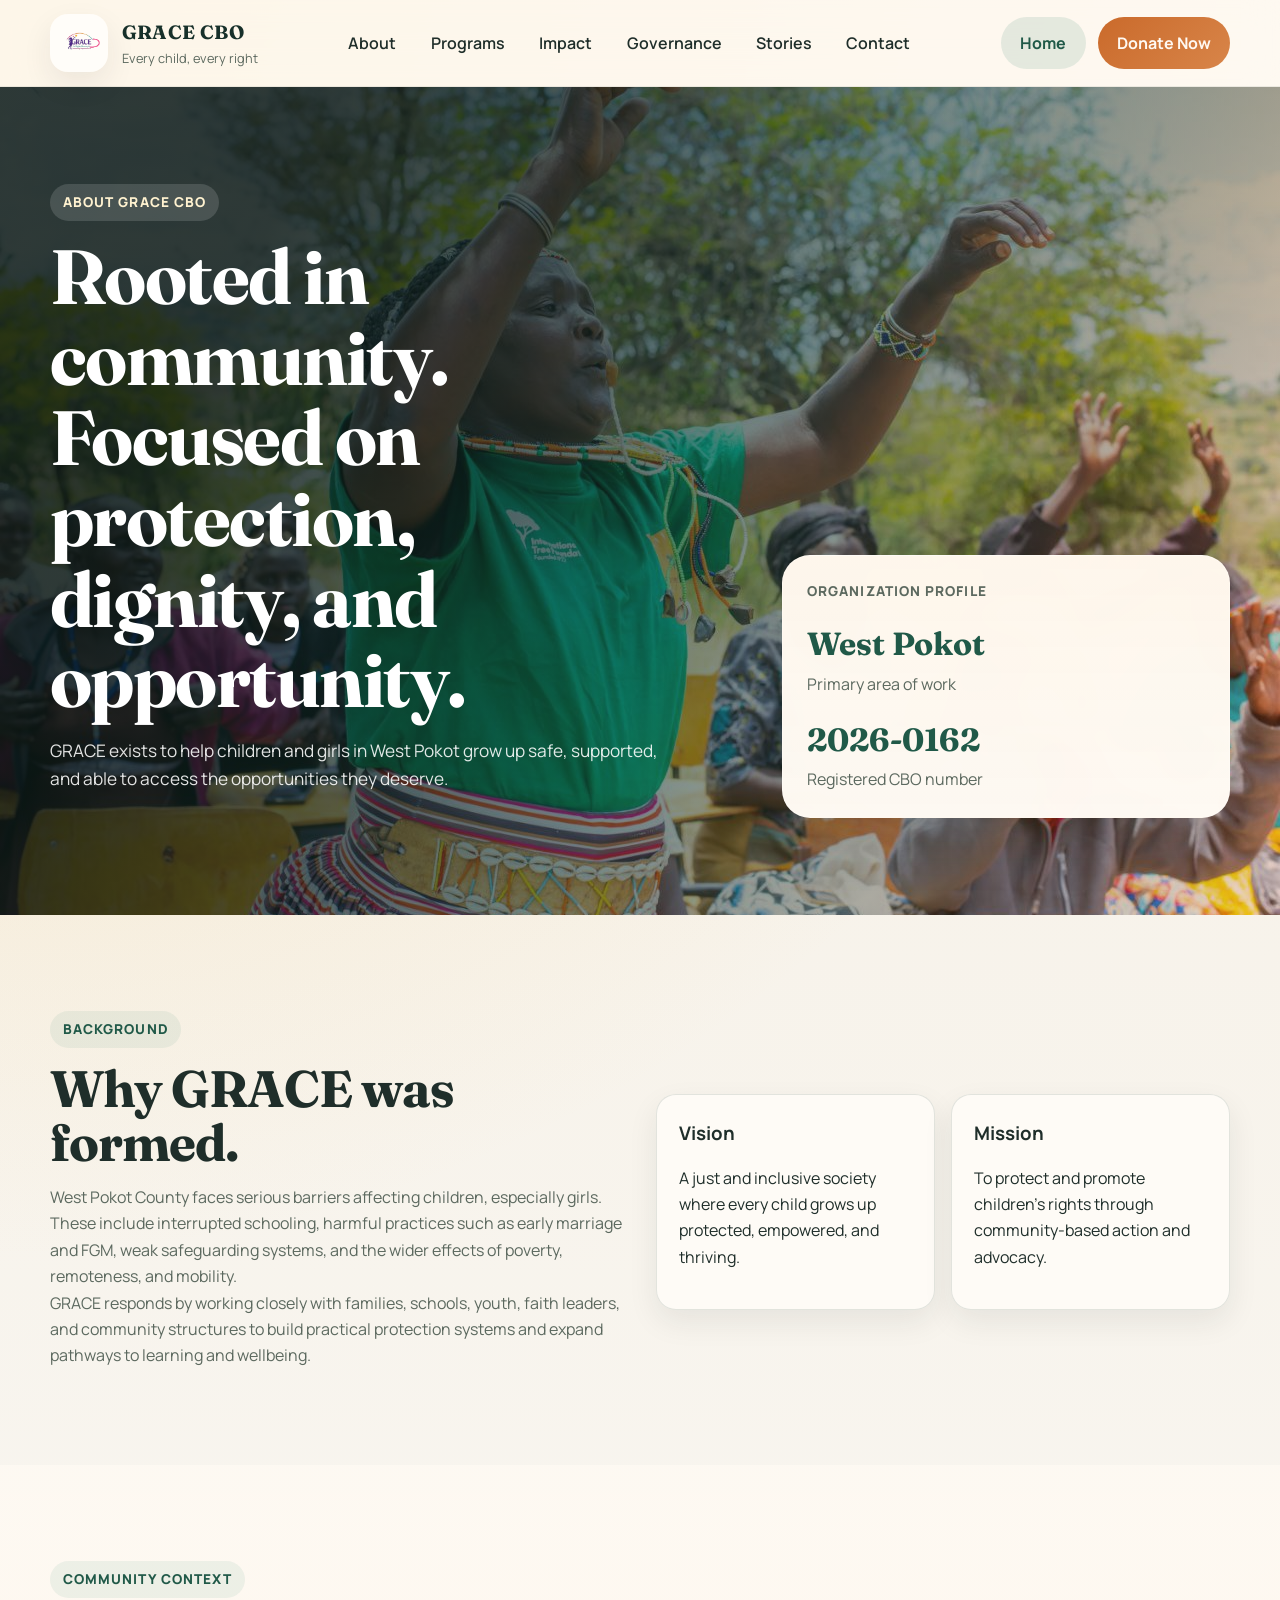
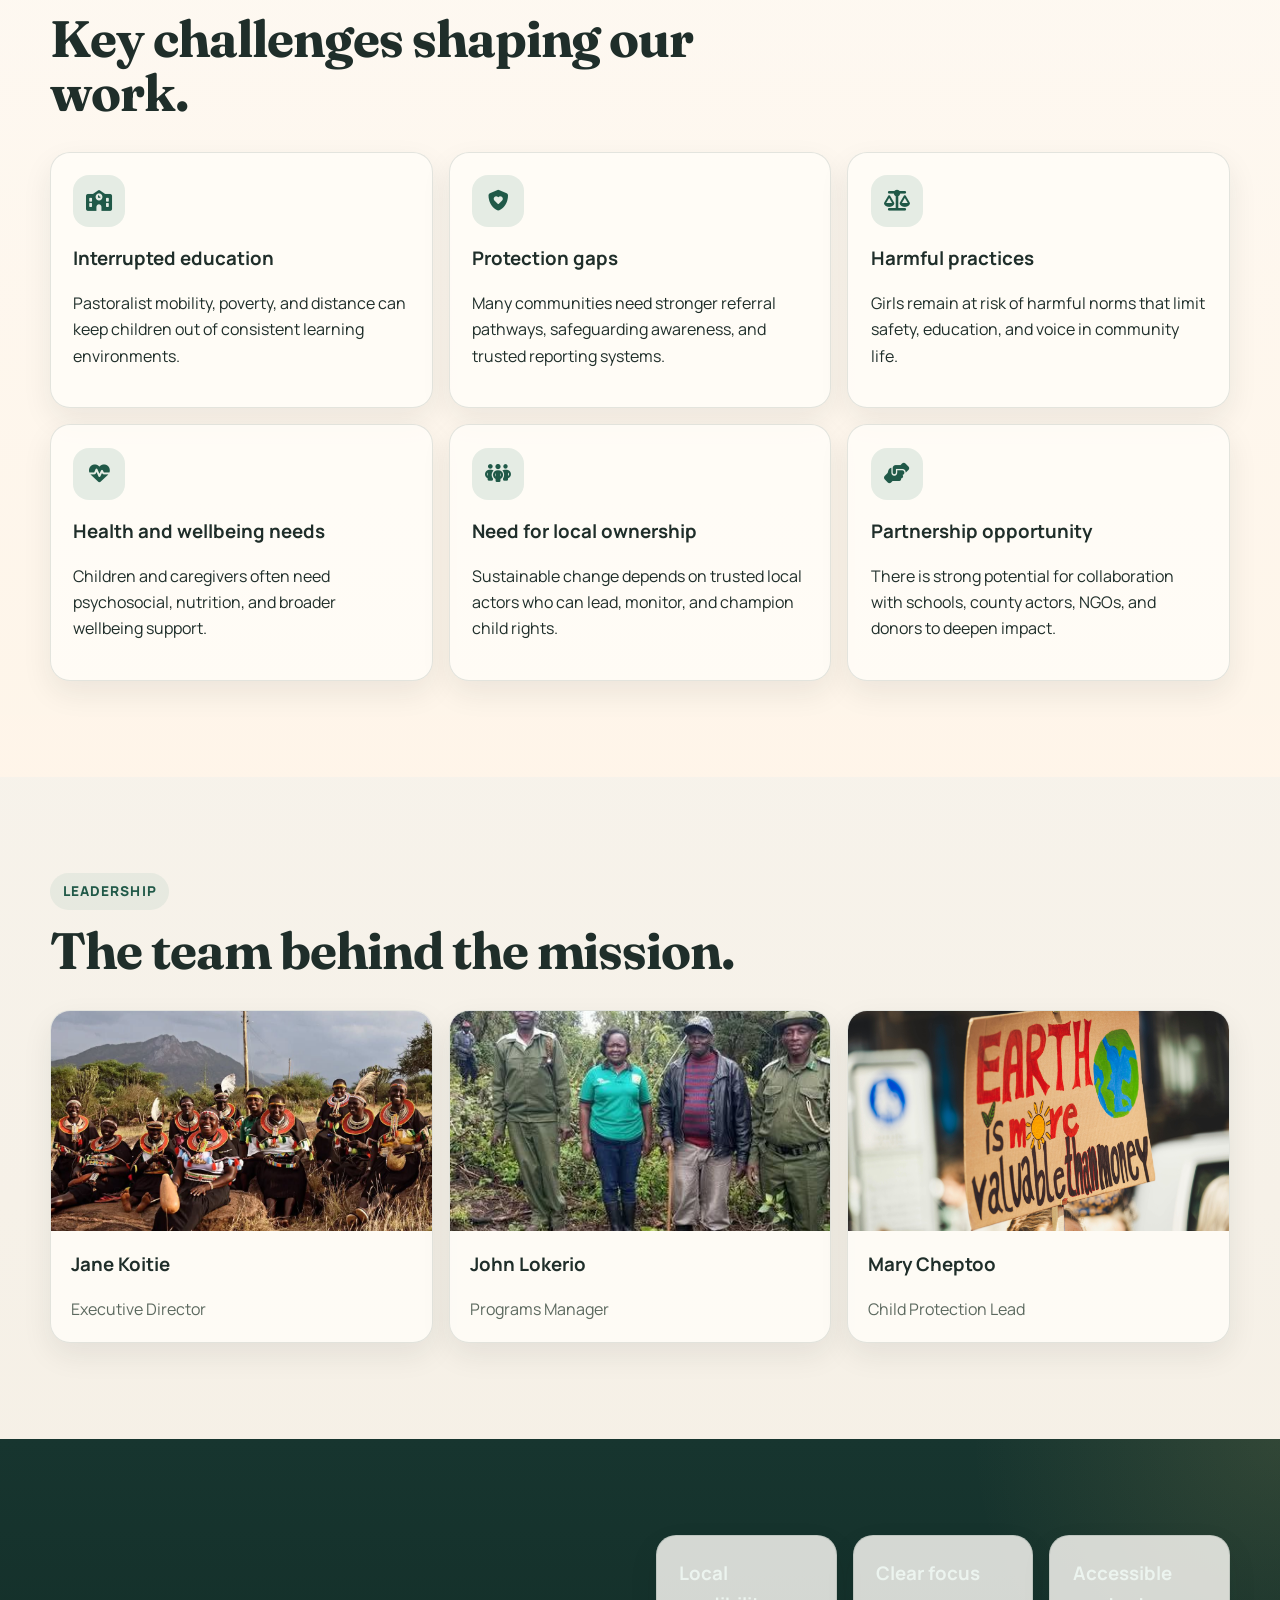
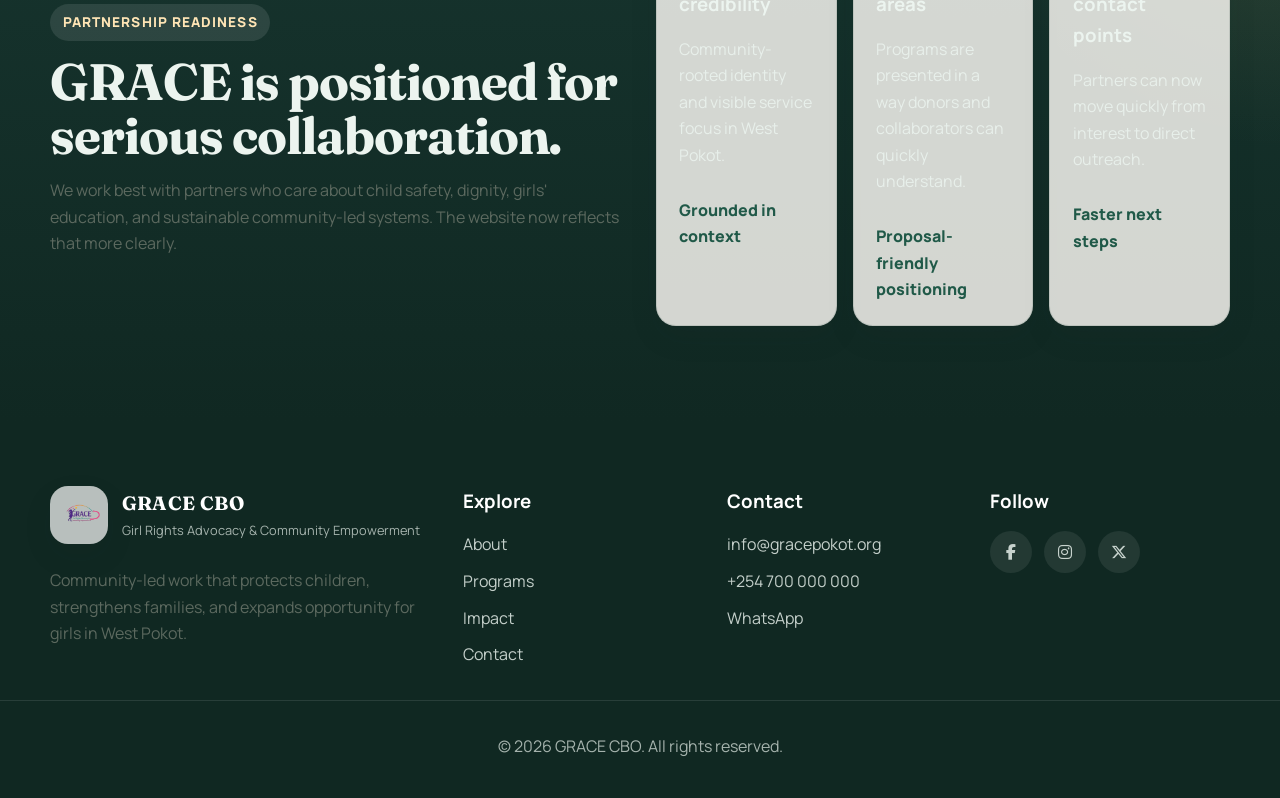
==== about.html @ b9c4f708 "Redesign GRACE CBO website" ====
<!DOCTYPE html>
<html lang="en">
  <head>
    <meta charset="UTF-8" />
    <meta name="viewport" content="width=device-width, initial-scale=1.0" />
    <meta
      name="description"
      content="About GRACE CBO in West Pokot, Kenya: our background, mission, challenges, leadership, and community-centered approach."
    />
    <meta property="og:title" content="About GRACE CBO" />
    <meta property="og:description" content="Learn about the mission, context, and leadership of GRACE CBO." />
    <meta property="og:image" content="LOGO/photo_2026-03-21_23-45-10-removebg-preview.png" />
    <title>About GRACE CBO</title>
    <link rel="preconnect" href="https://fonts.googleapis.com" />
    <link rel="preconnect" href="https://fonts.gstatic.com" crossorigin />
    <link
      href="https://fonts.googleapis.com/css2?family=Fraunces:wght@600;700&family=Manrope:wght@400;500;600;700;800&display=swap"
      rel="stylesheet"
    />
    <link
      rel="stylesheet"
      href="https://cdnjs.cloudflare.com/ajax/libs/font-awesome/6.5.1/css/all.min.css"
      integrity="sha512-DTOQO9RWCH3ppGqcWaEA1BIZOC6xxalwEsw9c2QQeAIftl+Vegovlnee1c9QX4TctnWMn13TZye+giMm8e2LwA=="
      crossorigin="anonymous"
      referrerpolicy="no-referrer"
    />
    <link rel="stylesheet" href="styles.css" />
  </head>
  <body>
    <header class="site-header" id="home">
      <div class="container header-inner">
        <a href="index.html#home" class="logo" aria-label="GRACE CBO Home">
          <img src="LOGO/photo_2026-03-21_23-45-10-removebg-preview.png" alt="GRACE CBO logo" class="logo-image" />
          <div class="logo-lockup">
            <span class="logo-text">GRACE CBO</span>
            <span class="logo-subtext">Every child, every right</span>
          </div>
        </a>

        <button
          class="menu-toggle"
          id="menu-toggle"
          aria-expanded="false"
          aria-controls="site-navigation"
          aria-label="Toggle navigation"
        >
          <span></span>
          <span></span>
          <span></span>
        </button>

        <nav class="main-nav" id="site-navigation" aria-label="Main navigation">
          <ul>
            <li><a href="index.html#about">About</a></li>
            <li><a href="index.html#programs">Programs</a></li>
            <li><a href="index.html#impact">Impact</a></li>
            <li><a href="index.html#governance">Governance</a></li>
            <li><a href="index.html#stories">Stories</a></li>
            <li><a href="index.html#contact">Contact</a></li>
          </ul>
        </nav>

        <div class="header-actions">
          <a href="index.html" class="btn btn-secondary">Home</a>
          <a href="index.html#donate" class="btn btn-primary">Donate Now</a>
        </div>
      </div>
    </header>

    <main>
      <section class="hero">
        <img class="hero-image" src="img/photo_78_2026-03-03_11-10-37.jpg" alt="GRACE CBO team and community" />
        <div class="hero-overlay"></div>
        <div class="container hero-layout">
          <div class="hero-copy" data-reveal>
            <span class="eyebrow">About GRACE CBO</span>
            <h1>Rooted in community. Focused on protection, dignity, and opportunity.</h1>
            <p>
              GRACE exists to help children and girls in West Pokot grow up safe, supported, and able to
              access the opportunities they deserve.
            </p>
          </div>
          <aside class="hero-panel" data-reveal>
            <div class="panel-card panel-card-accent">
              <p class="panel-label">Organization Profile</p>
              <div class="hero-stats">
                <div>
                  <strong>West Pokot</strong>
                  <span>Primary area of work</span>
                </div>
                <div>
                  <strong>2026-0162</strong>
                  <span>Registered CBO number</span>
                </div>
              </div>
            </div>
          </aside>
        </div>
      </section>

      <section class="section">
        <div class="container split-section">
          <div class="section-copy" data-reveal>
            <span class="eyebrow">Background</span>
            <h2>Why GRACE was formed.</h2>
            <p>
              West Pokot County faces serious barriers affecting children, especially girls. These include
              interrupted schooling, harmful practices such as early marriage and FGM, weak safeguarding systems,
              and the wider effects of poverty, remoteness, and mobility.
            </p>
            <p>
              GRACE responds by working closely with families, schools, youth, faith leaders, and community
              structures to build practical protection systems and expand pathways to learning and wellbeing.
            </p>
          </div>
          <div class="mini-grid" data-reveal>
            <div class="mini-card">
              <h3>Vision</h3>
              <p>A just and inclusive society where every child grows up protected, empowered, and thriving.</p>
            </div>
            <div class="mini-card">
              <h3>Mission</h3>
              <p>To protect and promote children's rights through community-based action and advocacy.</p>
            </div>
          </div>
        </div>
      </section>

      <section class="section section-tinted">
        <div class="container">
          <div class="section-heading" data-reveal>
            <span class="eyebrow">Community Context</span>
            <h2>Key challenges shaping our work.</h2>
          </div>
          <div class="program-grid">
            <article class="info-card" data-reveal>
              <i class="fas fa-school"></i>
              <h3>Interrupted education</h3>
              <p>Pastoralist mobility, poverty, and distance can keep children out of consistent learning environments.</p>
            </article>
            <article class="info-card" data-reveal>
              <i class="fas fa-shield-heart"></i>
              <h3>Protection gaps</h3>
              <p>Many communities need stronger referral pathways, safeguarding awareness, and trusted reporting systems.</p>
            </article>
            <article class="info-card" data-reveal>
              <i class="fas fa-scale-balanced"></i>
              <h3>Harmful practices</h3>
              <p>Girls remain at risk of harmful norms that limit safety, education, and voice in community life.</p>
            </article>
            <article class="info-card" data-reveal>
              <i class="fas fa-heart-pulse"></i>
              <h3>Health and wellbeing needs</h3>
              <p>Children and caregivers often need psychosocial, nutrition, and broader wellbeing support.</p>
            </article>
            <article class="info-card" data-reveal>
              <i class="fas fa-people-group"></i>
              <h3>Need for local ownership</h3>
              <p>Sustainable change depends on trusted local actors who can lead, monitor, and champion child rights.</p>
            </article>
            <article class="info-card" data-reveal>
              <i class="fas fa-handshake-angle"></i>
              <h3>Partnership opportunity</h3>
              <p>There is strong potential for collaboration with schools, county actors, NGOs, and donors to deepen impact.</p>
            </article>
          </div>
        </div>
      </section>

      <section class="section">
        <div class="container">
          <div class="section-heading" data-reveal>
            <span class="eyebrow">Leadership</span>
            <h2>The team behind the mission.</h2>
          </div>
          <div class="story-grid">
            <article class="story-card" data-reveal>
              <img src="img/photo_2026-02-28_05-47-56.jpg" alt="Jane Koitie" />
              <h3>Jane Koitie</h3>
              <p>Executive Director</p>
            </article>
            <article class="story-card" data-reveal>
              <img src="img/photo_2026-02-28_05-47-57.jpg" alt="John Lokerio" />
              <h3>John Lokerio</h3>
              <p>Programs Manager</p>
            </article>
            <article class="story-card" data-reveal>
              <img src="IMG/pexels-markusspiske-2990617.jpg" alt="Mary Cheptoo" />
              <h3>Mary Cheptoo</h3>
              <p>Child Protection Lead</p>
            </article>
          </div>
        </div>
      </section>

      <section class="section section-deep">
        <div class="container split-section">
          <div class="section-copy" data-reveal>
            <span class="eyebrow">Partnership Readiness</span>
            <h2>GRACE is positioned for serious collaboration.</h2>
            <p>
              We work best with partners who care about child safety, dignity, girls' education, and sustainable
              community-led systems. The website now reflects that more clearly.
            </p>
          </div>
          <div class="governance-grid" data-reveal>
            <article class="governance-card">
              <h3>Local credibility</h3>
              <p>Community-rooted identity and visible service focus in West Pokot.</p>
              <span>Grounded in context</span>
            </article>
            <article class="governance-card">
              <h3>Clear focus areas</h3>
              <p>Programs are presented in a way donors and collaborators can quickly understand.</p>
              <span>Proposal-friendly positioning</span>
            </article>
            <article class="governance-card">
              <h3>Accessible contact points</h3>
              <p>Partners can now move quickly from interest to direct outreach.</p>
              <span>Faster next steps</span>
            </article>
          </div>
        </div>
      </section>
    </main>

    <footer class="site-footer">
      <div class="container footer-main">
        <div class="footer-brand">
          <a href="index.html#home" class="logo footer-logo" aria-label="GRACE CBO Home">
            <img src="LOGO/photo_2026-03-21_23-45-10-removebg-preview.png" alt="GRACE CBO logo" class="logo-image" />
            <div class="logo-lockup">
              <span class="logo-text">GRACE CBO</span>
              <span class="logo-subtext">Girl Rights Advocacy & Community Empowerment</span>
            </div>
          </a>
          <p>Community-led work that protects children, strengthens families, and expands opportunity for girls in West Pokot.</p>
        </div>
        <div class="footer-links">
          <h3>Explore</h3>
          <ul>
            <li><a href="index.html#about">About</a></li>
            <li><a href="index.html#programs">Programs</a></li>
            <li><a href="index.html#impact">Impact</a></li>
            <li><a href="index.html#contact">Contact</a></li>
          </ul>
        </div>
        <div class="footer-links">
          <h3>Contact</h3>
          <ul>
            <li><a href="mailto:info@gracepokot.org">info@gracepokot.org</a></li>
            <li><a href="tel:+254700000000">+254 700 000 000</a></li>
            <li><a href="https://wa.me/+254700000000">WhatsApp</a></li>
          </ul>
        </div>
        <div class="footer-links">
          <h3>Follow</h3>
          <div class="social-row">
            <a href="https://facebook.com/gracepokot" aria-label="Facebook"><i class="fab fa-facebook-f"></i></a>
            <a href="https://instagram.com/gracepokot" aria-label="Instagram"><i class="fab fa-instagram"></i></a>
            <a href="https://twitter.com/gracepokot" aria-label="Twitter"><i class="fab fa-x-twitter"></i></a>
          </div>
        </div>
      </div>
      <div class="footer-bottom">
        <p>&copy; <span id="year"></span> GRACE CBO. All rights reserved.</p>
      </div>
    </footer>

    <a href="#home" class="back-to-top" id="back-to-top" aria-label="Back to top">
      <i class="fas fa-arrow-up"></i>
    </a>

    <script src="script.js" defer></script>
  </body>
</html>
---- styles.css ----
:root {
  --bg: #f5efe5;
  --surface: #fffdf8;
  --surface-strong: #fff7ec;
  --surface-deep: #16352f;
  --card: rgba(255, 253, 248, 0.86);
  --text: #1f2e2a;
  --text-soft: #5c695f;
  --line: rgba(29, 56, 49, 0.12);
  --primary: #ca6a2b;
  --primary-deep: #a8521d;
  --secondary: #2d7b62;
  --secondary-deep: #205948;
  --accent: #f2c66d;
  --ink-light: #ecf4ef;
  --shadow: 0 20px 60px rgba(30, 40, 36, 0.12);
  --shadow-soft: 0 12px 30px rgba(30, 40, 36, 0.08);
  --radius-lg: 28px;
  --radius-md: 20px;
  --radius-sm: 14px;
  --max-width: 1180px;
}

*,
*::before,
*::after {
  box-sizing: border-box;
}

html {
  scroll-behavior: smooth;
}

body {
  margin: 0;
  font-family: "Manrope", sans-serif;
  color: var(--text);
  background:
    radial-gradient(circle at top left, rgba(242, 198, 109, 0.35), transparent 30%),
    linear-gradient(180deg, #f6f0e5 0%, #f8f5ef 40%, #f4ede1 100%);
  line-height: 1.65;
}

img {
  max-width: 100%;
  display: block;
}

a {
  color: inherit;
}

button,
input,
textarea {
  font: inherit;
}

.container {
  width: min(100% - 2rem, var(--max-width));
  margin: 0 auto;
}

.top-strip {
  background: #11312b;
  color: rgba(236, 244, 239, 0.88);
  font-size: 0.93rem;
}

.top-strip-inner {
  display: flex;
  align-items: center;
  justify-content: space-between;
  gap: 1rem;
  padding: 0.8rem 0;
}

.top-strip-inner p {
  margin: 0;
}

.top-strip-links {
  display: flex;
  flex-wrap: wrap;
  gap: 1rem;
}

.top-strip-links a {
  text-decoration: none;
}

.site-header {
  position: sticky;
  top: 0;
  z-index: 20;
  backdrop-filter: blur(16px);
  background: rgba(255, 250, 243, 0.82);
  border-bottom: 1px solid rgba(29, 56, 49, 0.08);
}

.header-inner {
  display: flex;
  align-items: center;
  justify-content: space-between;
  gap: 1rem;
  min-height: 86px;
}

.logo {
  display: inline-flex;
  align-items: center;
  gap: 0.85rem;
  text-decoration: none;
  flex-shrink: 0;
}

.logo-image {
  width: 58px;
  height: 58px;
  object-fit: contain;
  border-radius: 18px;
  background: rgba(255, 255, 255, 0.7);
  padding: 0.35rem;
  box-shadow: var(--shadow-soft);
}

.logo-lockup {
  display: flex;
  flex-direction: column;
}

.logo-text {
  font-family: "Fraunces", serif;
  font-size: 1.2rem;
  font-weight: 700;
  letter-spacing: 0.02em;
  color: #17302a;
}

.logo-subtext {
  font-size: 0.8rem;
  color: var(--text-soft);
}

.main-nav ul {
  display: flex;
  align-items: center;
  gap: 0.35rem;
  list-style: none;
  padding: 0;
  margin: 0;
}

.main-nav a {
  display: inline-flex;
  align-items: center;
  min-height: 42px;
  padding: 0.55rem 0.9rem;
  text-decoration: none;
  color: var(--text);
  font-weight: 600;
  border-radius: 999px;
  transition: background-color 0.2s ease, color 0.2s ease, transform 0.2s ease;
}

.main-nav a:hover,
.main-nav a:focus-visible,
.main-nav a.active {
  background: rgba(45, 123, 98, 0.1);
  color: var(--secondary-deep);
}

.header-actions {
  display: flex;
  align-items: center;
  gap: 0.75rem;
}

.menu-toggle {
  display: none;
  width: 48px;
  height: 48px;
  padding: 0;
  border: 1px solid var(--line);
  border-radius: 14px;
  background: rgba(255, 255, 255, 0.8);
  cursor: pointer;
}

.menu-toggle span {
  display: block;
  width: 20px;
  height: 2px;
  margin: 5px auto;
  background: #17302a;
  border-radius: 999px;
}

.btn {
  display: inline-flex;
  align-items: center;
  justify-content: center;
  min-height: 48px;
  padding: 0.8rem 1.2rem;
  border: 0;
  border-radius: 999px;
  font-weight: 700;
  text-decoration: none;
  cursor: pointer;
  transition: transform 0.2s ease, box-shadow 0.2s ease, background-color 0.2s ease;
}

.btn:hover,
.btn:focus-visible {
  transform: translateY(-2px);
  box-shadow: 0 16px 30px rgba(30, 40, 36, 0.12);
}

.btn-primary {
  background: linear-gradient(135deg, var(--primary), #d88549);
  color: #fff9f2;
}

.btn-primary:hover,
.btn-primary:focus-visible {
  background: linear-gradient(135deg, var(--primary-deep), var(--primary));
}

.btn-secondary {
  background: rgba(45, 123, 98, 0.12);
  color: var(--secondary-deep);
}

.btn-ghost {
  background: rgba(255, 255, 255, 0.14);
  color: #fff;
  border: 1px solid rgba(255, 255, 255, 0.28);
}

.hero {
  position: relative;
  overflow: hidden;
  min-height: 92vh;
  display: flex;
  align-items: center;
}

.hero-image,
.hero-overlay {
  position: absolute;
  inset: 0;
}

.hero-image {
  width: 100%;
  height: 100%;
  object-fit: cover;
}

.hero-overlay {
  background:
    linear-gradient(115deg, rgba(12, 25, 22, 0.86) 20%, rgba(17, 49, 43, 0.58) 55%, rgba(202, 106, 43, 0.28) 100%),
    radial-gradient(circle at right top, rgba(242, 198, 109, 0.25), transparent 28%);
}

.hero-layout {
  position: relative;
  z-index: 1;
  display: grid;
  grid-template-columns: minmax(0, 1.25fr) minmax(300px, 0.8fr);
  gap: 2rem;
  align-items: end;
  padding: 5rem 0;
}

.hero-copy {
  color: #fff;
}

.eyebrow {
  display: inline-flex;
  align-items: center;
  padding: 0.45rem 0.8rem;
  border-radius: 999px;
  background: rgba(255, 255, 255, 0.14);
  color: #fff2d0;
  font-size: 0.85rem;
  font-weight: 800;
  letter-spacing: 0.08em;
  text-transform: uppercase;
}

.section .eyebrow,
.newsletter-panel .eyebrow {
  background: rgba(45, 123, 98, 0.08);
  color: var(--secondary-deep);
}

.hero h1,
.section h2,
.faq-section h2,
.newsletter-panel h2 {
  font-family: "Fraunces", serif;
  line-height: 1.05;
  letter-spacing: -0.02em;
}

.hero h1 {
  max-width: 12ch;
  margin: 1rem 0 1rem;
  font-size: clamp(2.8rem, 6vw, 5.4rem);
}

.hero-copy p {
  max-width: 58ch;
  margin: 0 0 1.5rem;
  font-size: 1.08rem;
  color: rgba(255, 255, 255, 0.88);
}

.hero-actions {
  display: flex;
  flex-wrap: wrap;
  gap: 0.85rem;
  margin-bottom: 1.5rem;
}

.hero-points,
.check-list {
  list-style: none;
  padding: 0;
  margin: 0;
}

.hero-points {
  display: grid;
  gap: 0.7rem;
  color: rgba(255, 255, 255, 0.88);
}

.hero-points li,
.check-list li {
  display: flex;
  align-items: center;
  gap: 0.7rem;
}

.hero-points i,
.check-list li::before {
  color: var(--accent);
}

.check-list li::before {
  content: "\f058";
  font-family: "Font Awesome 6 Free";
  font-weight: 900;
  font-size: 0.95rem;
}

.hero-panel {
  display: grid;
  gap: 1rem;
}

.panel-card {
  background: rgba(255, 250, 243, 0.88);
  backdrop-filter: blur(12px);
  border: 1px solid rgba(255, 255, 255, 0.25);
  border-radius: var(--radius-lg);
  padding: 1.5rem;
  box-shadow: var(--shadow);
}

.panel-card-accent {
  background:
    linear-gradient(180deg, rgba(255, 247, 236, 0.96), rgba(255, 250, 243, 0.92)),
    rgba(255, 255, 255, 0.85);
}

.panel-label {
  margin: 0 0 1rem;
  font-size: 0.85rem;
  font-weight: 800;
  letter-spacing: 0.08em;
  text-transform: uppercase;
  color: var(--text-soft);
}

.hero-stats {
  display: grid;
  gap: 1rem;
}

.hero-stats strong,
.metric-card .count {
  display: block;
  font-family: "Fraunces", serif;
  color: var(--secondary-deep);
}

.hero-stats strong {
  font-size: 2rem;
}

.hero-stats span {
  color: var(--text-soft);
}

.trust-band {
  position: relative;
  z-index: 2;
  margin-top: -2.5rem;
}

.trust-band-grid {
  display: grid;
  grid-template-columns: repeat(4, minmax(0, 1fr));
  gap: 1rem;
}

.trust-band-grid article {
  background: rgba(255, 253, 248, 0.94);
  border: 1px solid rgba(29, 56, 49, 0.08);
  border-radius: 24px;
  padding: 1.2rem 1.25rem;
  box-shadow: var(--shadow-soft);
}

.trust-band-grid span {
  display: block;
  color: var(--text-soft);
  font-size: 0.88rem;
  margin-bottom: 0.4rem;
}

.trust-band-grid strong {
  font-size: 1rem;
}

.section {
  padding: 6rem 0;
}

.section-tinted {
  background: linear-gradient(180deg, rgba(255, 250, 243, 0.78), rgba(255, 245, 233, 0.95));
}

.section-deep {
  background:
    radial-gradient(circle at top right, rgba(242, 198, 109, 0.12), transparent 22%),
    linear-gradient(180deg, #17352f 0%, #102822 100%);
  color: var(--ink-light);
}

.section-deep .eyebrow {
  background: rgba(255, 255, 255, 0.1);
  color: #ffe5b5;
}

.section-deep .section-intro,
.section-deep p,
.section-deep .text-link {
  color: rgba(236, 244, 239, 0.82);
}

.section-heading {
  max-width: 720px;
  margin-bottom: 2rem;
}

.section h2,
.faq-section h2,
.newsletter-panel h2 {
  margin: 0.9rem 0 0.9rem;
  font-size: clamp(2rem, 4vw, 3.4rem);
}

.section-intro,
.section-copy p,
.section-heading p {
  color: var(--text-soft);
  margin: 0;
}

.split-section,
.impact-layout,
.contact-layout,
.donate-layout {
  display: grid;
  grid-template-columns: repeat(2, minmax(0, 1fr));
  gap: 2rem;
  align-items: center;
}

.mini-grid,
.program-grid,
.governance-grid,
.action-grid,
.faq-grid {
  display: grid;
  gap: 1rem;
}

.mini-grid {
  grid-template-columns: repeat(2, minmax(0, 1fr));
  margin-top: 1.5rem;
}

.mini-card,
.info-card,
.governance-card,
.action-card,
.metric-card,
.story-card,
.donation-card,
.contact-form,
.newsletter-panel,
.timeline-step,
.featured-story,
.visual-card {
  background: rgba(255, 253, 248, 0.82);
  border: 1px solid var(--line);
  border-radius: var(--radius-md);
  box-shadow: var(--shadow-soft);
}

.mini-card,
.info-card,
.governance-card,
.action-card,
.metric-card,
.timeline-step,
.story-card,
.donation-card,
.contact-form,
.visual-card {
  padding: 1.4rem;
}

.mini-card h3,
.info-card h3,
.governance-card h3,
.action-card h3,
.story-card h3,
.timeline-step h3,
.featured-story h3,
.donation-card h3 {
  margin-top: 0;
  margin-bottom: 0.55rem;
}

.visual-stack {
  position: relative;
}

.visual-main {
  min-height: 520px;
  width: 100%;
  object-fit: cover;
  border-radius: 34px;
  box-shadow: var(--shadow);
}

.visual-card {
  position: absolute;
  right: 1.25rem;
  bottom: 1.25rem;
  max-width: 320px;
}

.program-grid,
.governance-grid,
.action-grid {
  grid-template-columns: repeat(3, minmax(0, 1fr));
}

.info-card i {
  font-size: 1.3rem;
  width: 52px;
  height: 52px;
  display: inline-grid;
  place-items: center;
  border-radius: 16px;
  margin-bottom: 1rem;
  color: var(--secondary-deep);
  background: rgba(45, 123, 98, 0.12);
}

.timeline {
  display: grid;
  grid-template-columns: repeat(4, minmax(0, 1fr));
  gap: 1rem;
}

.timeline-step span {
  display: inline-flex;
  width: 42px;
  height: 42px;
  border-radius: 50%;
  align-items: center;
  justify-content: center;
  background: rgba(202, 106, 43, 0.12);
  color: var(--primary-deep);
  font-weight: 800;
  margin-bottom: 1rem;
}

.metrics-grid {
  display: grid;
  grid-template-columns: repeat(2, minmax(0, 1fr));
  gap: 1rem;
}

.metric-card {
  background: rgba(255, 255, 255, 0.08);
  border-color: rgba(255, 255, 255, 0.1);
  color: var(--ink-light);
}

.metric-card .count {
  font-size: 3rem;
  color: #ffe7ba;
  margin-bottom: 0.35rem;
}

.metric-card p {
  margin: 0;
  color: rgba(236, 244, 239, 0.8);
}

.text-link {
  display: inline-flex;
  align-items: center;
  gap: 0.55rem;
  margin-top: 1rem;
  font-weight: 700;
  text-decoration: none;
}

.governance-card span {
  display: inline-flex;
  margin-top: 0.8rem;
  color: var(--secondary-deep);
  font-weight: 800;
}

.story-layout {
  display: grid;
  gap: 1.25rem;
}

.featured-story {
  overflow: hidden;
  display: grid;
  grid-template-columns: minmax(280px, 0.95fr) minmax(0, 1.05fr);
  padding: 0;
}

.featured-story img {
  width: 100%;
  height: 100%;
  min-height: 320px;
  object-fit: cover;
}

.featured-story-copy {
  padding: 1.8rem;
}

.story-tag {
  display: inline-flex;
  padding: 0.35rem 0.75rem;
  border-radius: 999px;
  background: rgba(202, 106, 43, 0.12);
  color: var(--primary-deep);
  font-size: 0.84rem;
  font-weight: 800;
  margin-bottom: 0.9rem;
}

.story-grid {
  display: grid;
  grid-template-columns: repeat(3, minmax(0, 1fr));
  gap: 1rem;
}

.story-card {
  overflow: hidden;
  padding: 0;
}

.story-card img {
  height: 220px;
  width: 100%;
  object-fit: cover;
}

.story-card h3,
.story-card p {
  padding-inline: 1.25rem;
}

.story-card h3 {
  margin-top: 1.1rem;
}

.story-card p {
  margin-bottom: 1.25rem;
  color: var(--text-soft);
}

.action-card {
  display: flex;
  flex-direction: column;
  align-items: flex-start;
  gap: 0.9rem;
}

.action-card p,
.donation-card p,
.faq-grid p,
.contact-copy p,
.footer-brand p,
.footer-note {
  color: var(--text-soft);
}

.donate-cards {
  display: grid;
  gap: 1rem;
}

.donation-card {
  background: rgba(255, 250, 243, 0.94);
}

.stack-form,
.contact-form,
.newsletter-form {
  display: grid;
  gap: 0.9rem;
}

.stack-form input,
.contact-form input,
.contact-form textarea,
.newsletter-form input {
  width: 100%;
  padding: 0.95rem 1rem;
  border: 1px solid rgba(29, 56, 49, 0.16);
  border-radius: 16px;
  background: rgba(255, 255, 255, 0.9);
  color: var(--text);
  outline: none;
}

.stack-form input:focus,
.contact-form input:focus,
.contact-form textarea:focus,
.newsletter-form input:focus {
  border-color: rgba(45, 123, 98, 0.5);
  box-shadow: 0 0 0 4px rgba(45, 123, 98, 0.12);
}

.form-note {
  margin: 0;
  font-size: 0.9rem;
  color: var(--text-soft);
}

.faq-grid {
  grid-template-columns: repeat(2, minmax(0, 1fr));
}

.faq-grid details {
  background: rgba(255, 253, 248, 0.8);
  border: 1px solid var(--line);
  border-radius: 18px;
  padding: 1.2rem 1.25rem;
  box-shadow: var(--shadow-soft);
}

.faq-grid summary {
  cursor: pointer;
  font-weight: 800;
  list-style: none;
}

.faq-grid summary::-webkit-details-marker {
  display: none;
}

.faq-grid p {
  margin: 0.85rem 0 0;
}

.contact-points {
  display: grid;
  gap: 0.75rem;
  margin-top: 1.4rem;
}

.contact-points p {
  margin: 0;
  display: flex;
  gap: 0.8rem;
  align-items: flex-start;
}

.newsletter-panel {
  display: grid;
  grid-template-columns: minmax(0, 1fr) minmax(300px, 440px);
  gap: 1.5rem;
  align-items: center;
  padding: 1.5rem;
}

.site-footer {
  background: #102822;
  color: rgba(236, 244, 239, 0.88);
  padding-top: 4rem;
}

.footer-main {
  display: grid;
  grid-template-columns: 1.3fr 0.8fr 0.8fr 0.8fr;
  gap: 1.5rem;
  padding-bottom: 2rem;
}

.footer-logo .logo-text {
  color: #fff;
}

.footer-logo .logo-subtext {
  color: rgba(236, 244, 239, 0.68);
}

.footer-links h3 {
  color: #fff;
  margin-top: 0;
  margin-bottom: 0.9rem;
}

.footer-links ul {
  list-style: none;
  padding: 0;
  margin: 0;
  display: grid;
  gap: 0.65rem;
}

.footer-links a {
  text-decoration: none;
  color: rgba(236, 244, 239, 0.82);
}

.social-row {
  display: flex;
  gap: 0.75rem;
  margin-bottom: 1rem;
}

.social-row a {
  width: 42px;
  height: 42px;
  display: grid;
  place-items: center;
  border-radius: 50%;
  background: rgba(255, 255, 255, 0.08);
  text-decoration: none;
}

.footer-bottom {
  border-top: 1px solid rgba(255, 255, 255, 0.1);
  padding: 1rem 0 1.4rem;
  text-align: center;
  color: rgba(236, 244, 239, 0.68);
}

.back-to-top {
  position: fixed;
  right: 1.2rem;
  bottom: 1.2rem;
  width: 48px;
  height: 48px;
  display: grid;
  place-items: center;
  border-radius: 50%;
  text-decoration: none;
  background: var(--secondary);
  color: #fff;
  box-shadow: var(--shadow-soft);
  opacity: 0;
  pointer-events: none;
  transform: translateY(8px);
  transition: opacity 0.2s ease, transform 0.2s ease;
}

.back-to-top.visible {
  opacity: 1;
  pointer-events: auto;
  transform: translateY(0);
}

[data-reveal] {
  opacity: 0;
  transform: translateY(28px);
  transition: opacity 0.65s ease, transform 0.65s ease;
}

[data-reveal].revealed {
  opacity: 1;
  transform: translateY(0);
}

@media (max-width: 1080px) {
  .hero-layout,
  .split-section,
  .impact-layout,
  .contact-layout,
  .donate-layout,
  .featured-story,
  .newsletter-panel,
  .footer-main {
    grid-template-columns: 1fr;
  }

  .timeline {
    grid-template-columns: repeat(2, minmax(0, 1fr));
  }

  .program-grid,
  .governance-grid,
  .action-grid,
  .story-grid,
  .trust-band-grid {
    grid-template-columns: repeat(2, minmax(0, 1fr));
  }

  .main-nav {
    position: absolute;
    top: calc(100% + 0.65rem);
    left: 1rem;
    right: 1rem;
    opacity: 0;
    transform: translateY(-10px);
    pointer-events: none;
    transition: opacity 0.2s ease, transform 0.2s ease;
  }

  .main-nav.open {
    opacity: 1;
    transform: translateY(0);
    pointer-events: auto;
  }

  .main-nav ul {
    flex-direction: column;
    align-items: stretch;
    padding: 1rem;
    background: rgba(255, 250, 243, 0.98);
    border: 1px solid var(--line);
    border-radius: 20px;
    box-shadow: var(--shadow-soft);
  }

  .menu-toggle {
    display: block;
  }
}

@media (max-width: 820px) {
  .top-strip {
    display: none;
  }

  .header-inner {
    flex-wrap: wrap;
    padding: 0.8rem 0;
  }

  .header-actions {
    display: none;
  }

  .hero {
    min-height: auto;
  }

  .hero-layout {
    padding: 7rem 0 4rem;
  }

  .trust-band {
    margin-top: 0;
  }

  .timeline,
  .program-grid,
  .governance-grid,
  .action-grid,
  .story-grid,
  .trust-band-grid,
  .metrics-grid,
  .faq-grid,
  .mini-grid {
    grid-template-columns: 1fr;
  }

  .section {
    padding: 4.5rem 0;
  }

  .visual-main {
    min-height: 360px;
  }

  .visual-card {
    position: static;
    margin-top: 1rem;
    max-width: none;
  }
}
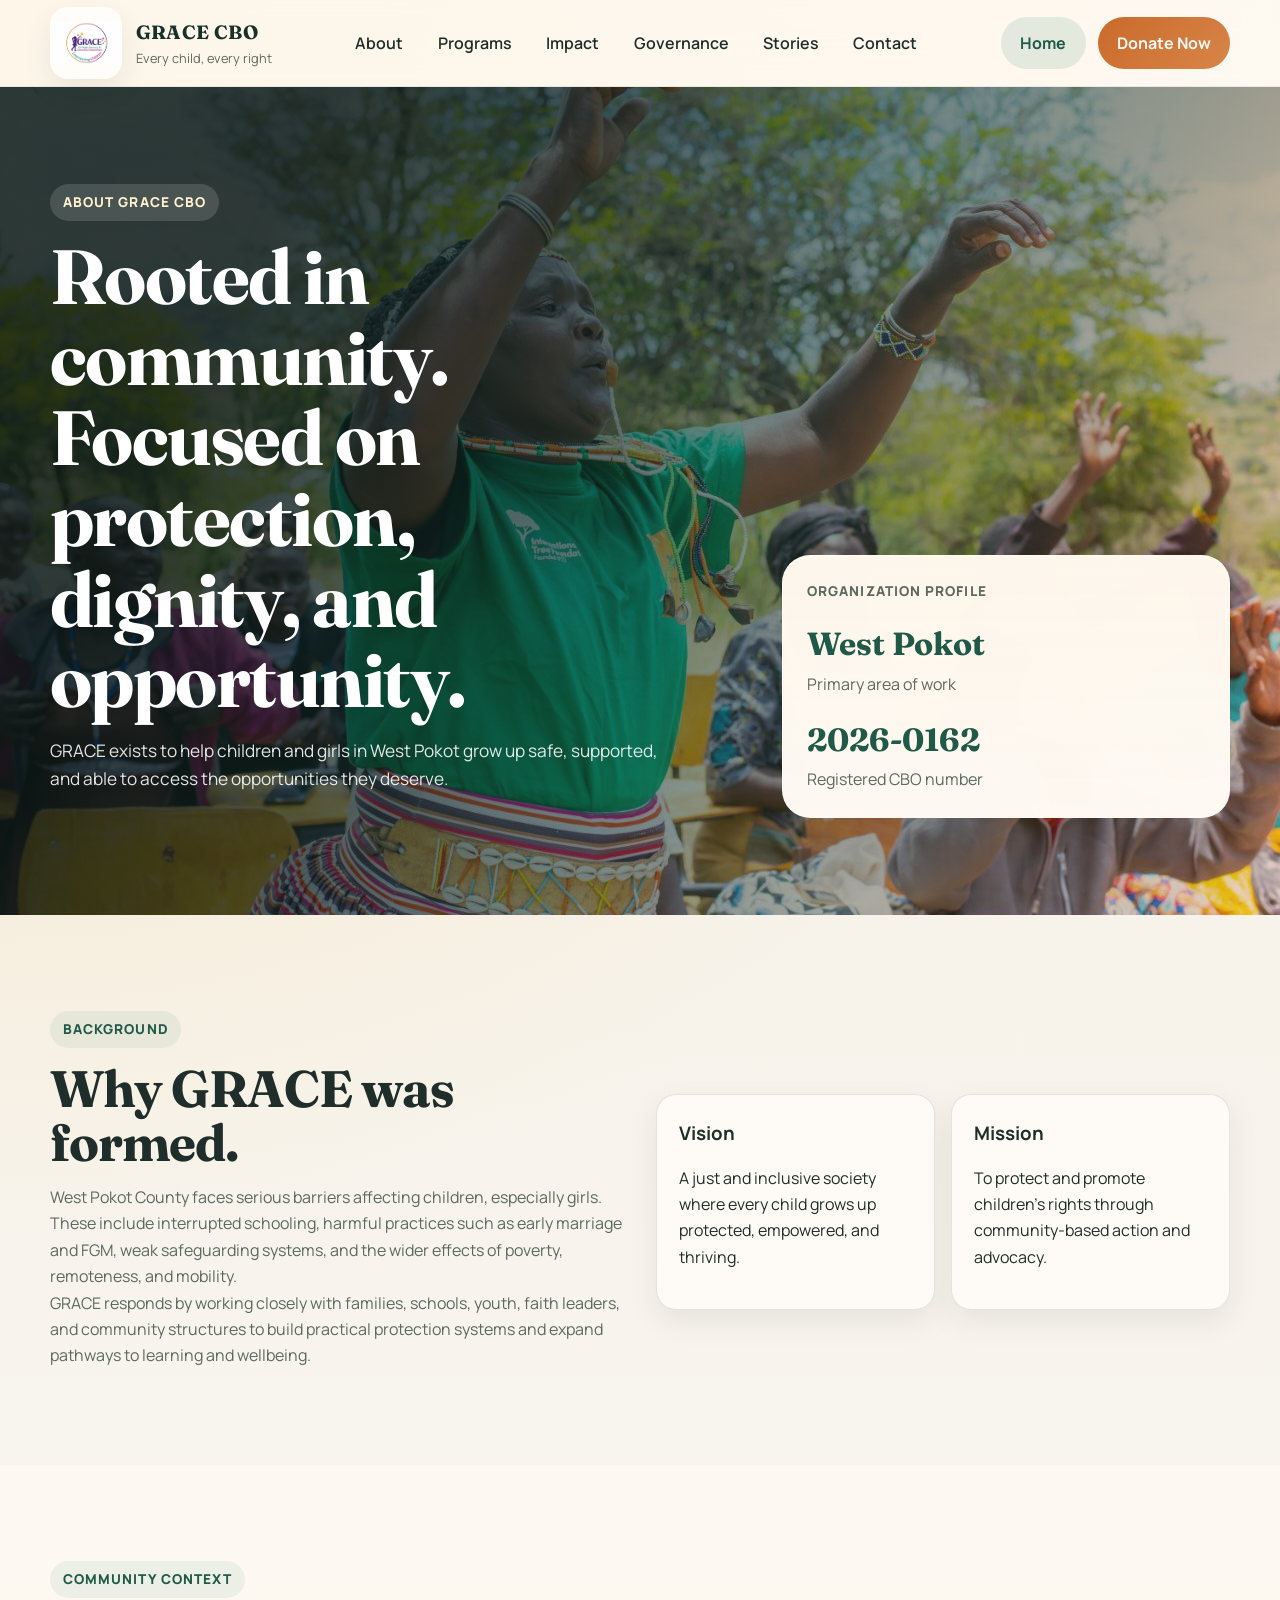
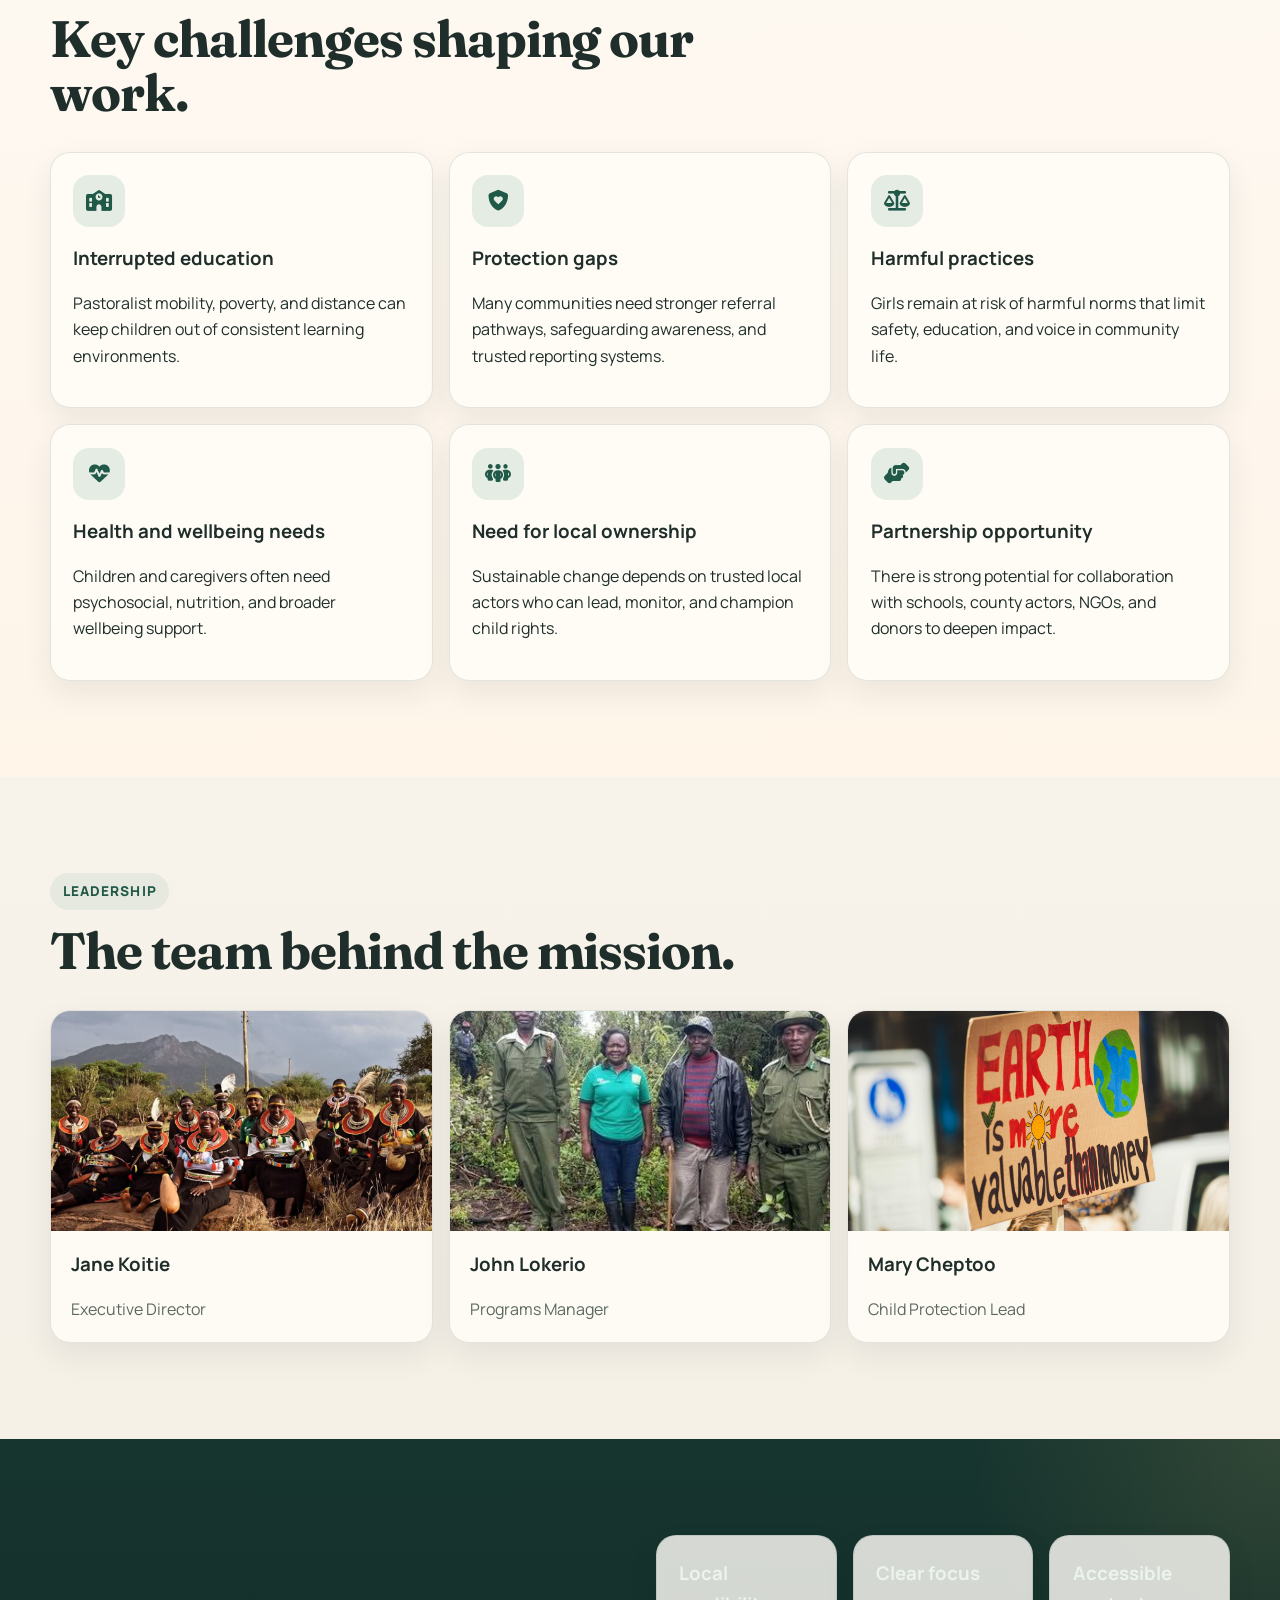
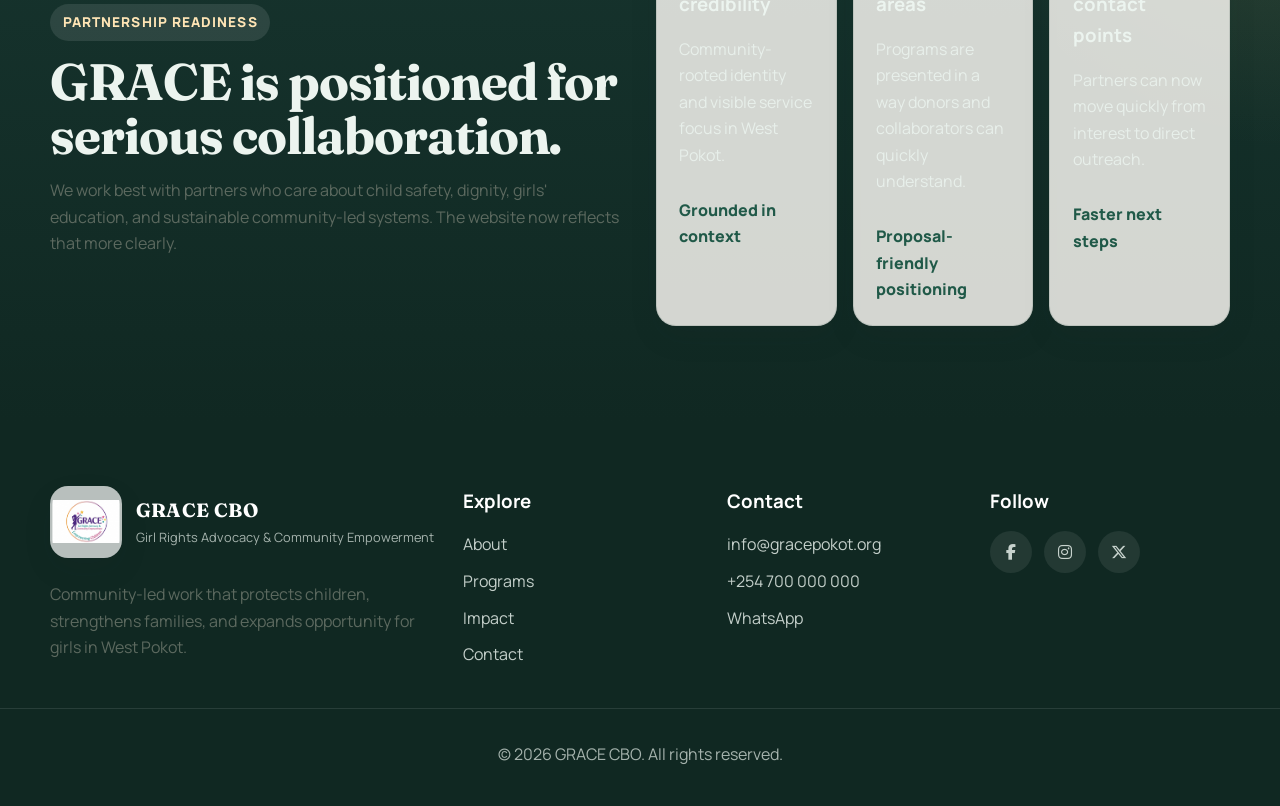
==== commit 137ad25b: "Use Grace.png as official logo and increase logo size" ====
--- a/about.html
+++ b/about.html
@@ -9,7 +9,7 @@
     />
     <meta property="og:title" content="About GRACE CBO" />
     <meta property="og:description" content="Learn about the mission, context, and leadership of GRACE CBO." />
-    <meta property="og:image" content="LOGO/photo_2026-03-21_23-45-10-removebg-preview.png" />
+    <meta property="og:image" content="LOGO/Grace.png" />
     <title>About GRACE CBO</title>
     <link rel="preconnect" href="https://fonts.googleapis.com" />
     <link rel="preconnect" href="https://fonts.gstatic.com" crossorigin />
@@ -30,7 +30,7 @@
     <header class="site-header" id="home">
       <div class="container header-inner">
         <a href="index.html#home" class="logo" aria-label="GRACE CBO Home">
-          <img src="LOGO/photo_2026-03-21_23-45-10-removebg-preview.png" alt="GRACE CBO logo" class="logo-image" />
+          <img src="LOGO/Grace.png" alt="GRACE CBO logo" class="logo-image" />
           <div class="logo-lockup">
             <span class="logo-text">GRACE CBO</span>
             <span class="logo-subtext">Every child, every right</span>
@@ -228,7 +228,7 @@
       <div class="container footer-main">
         <div class="footer-brand">
           <a href="index.html#home" class="logo footer-logo" aria-label="GRACE CBO Home">
-            <img src="LOGO/photo_2026-03-21_23-45-10-removebg-preview.png" alt="GRACE CBO logo" class="logo-image" />
+            <img src="LOGO/Grace.png" alt="GRACE CBO logo" class="logo-image" />
             <div class="logo-lockup">
               <span class="logo-text">GRACE CBO</span>
               <span class="logo-subtext">Girl Rights Advocacy & Community Empowerment</span>
--- a/styles.css
+++ b/styles.css
@@ -115,12 +115,12 @@
 }
 
 .logo-image {
-  width: 58px;
-  height: 58px;
+  width: 72px;
+  height: 72px;
   object-fit: contain;
   border-radius: 18px;
   background: rgba(255, 255, 255, 0.7);
-  padding: 0.35rem;
+  padding: 0.15rem;
   box-shadow: var(--shadow-soft);
 }
 
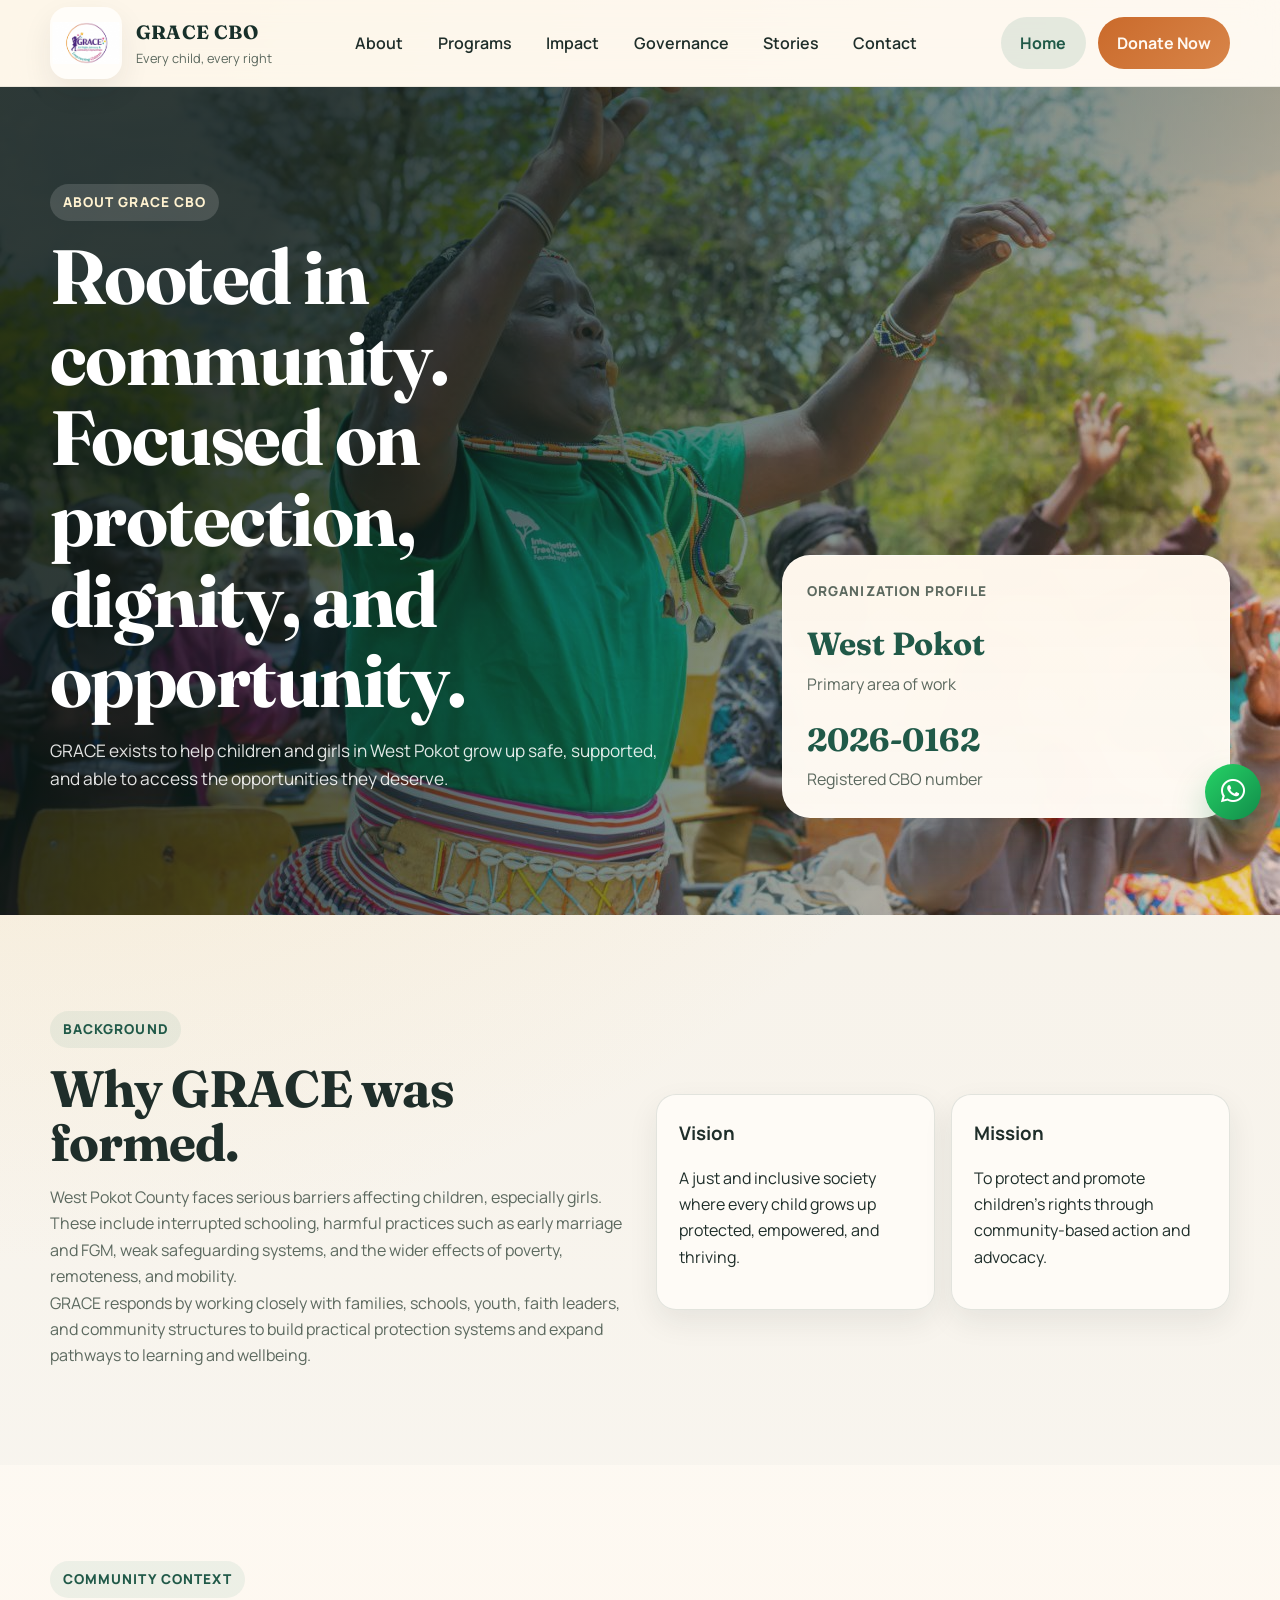
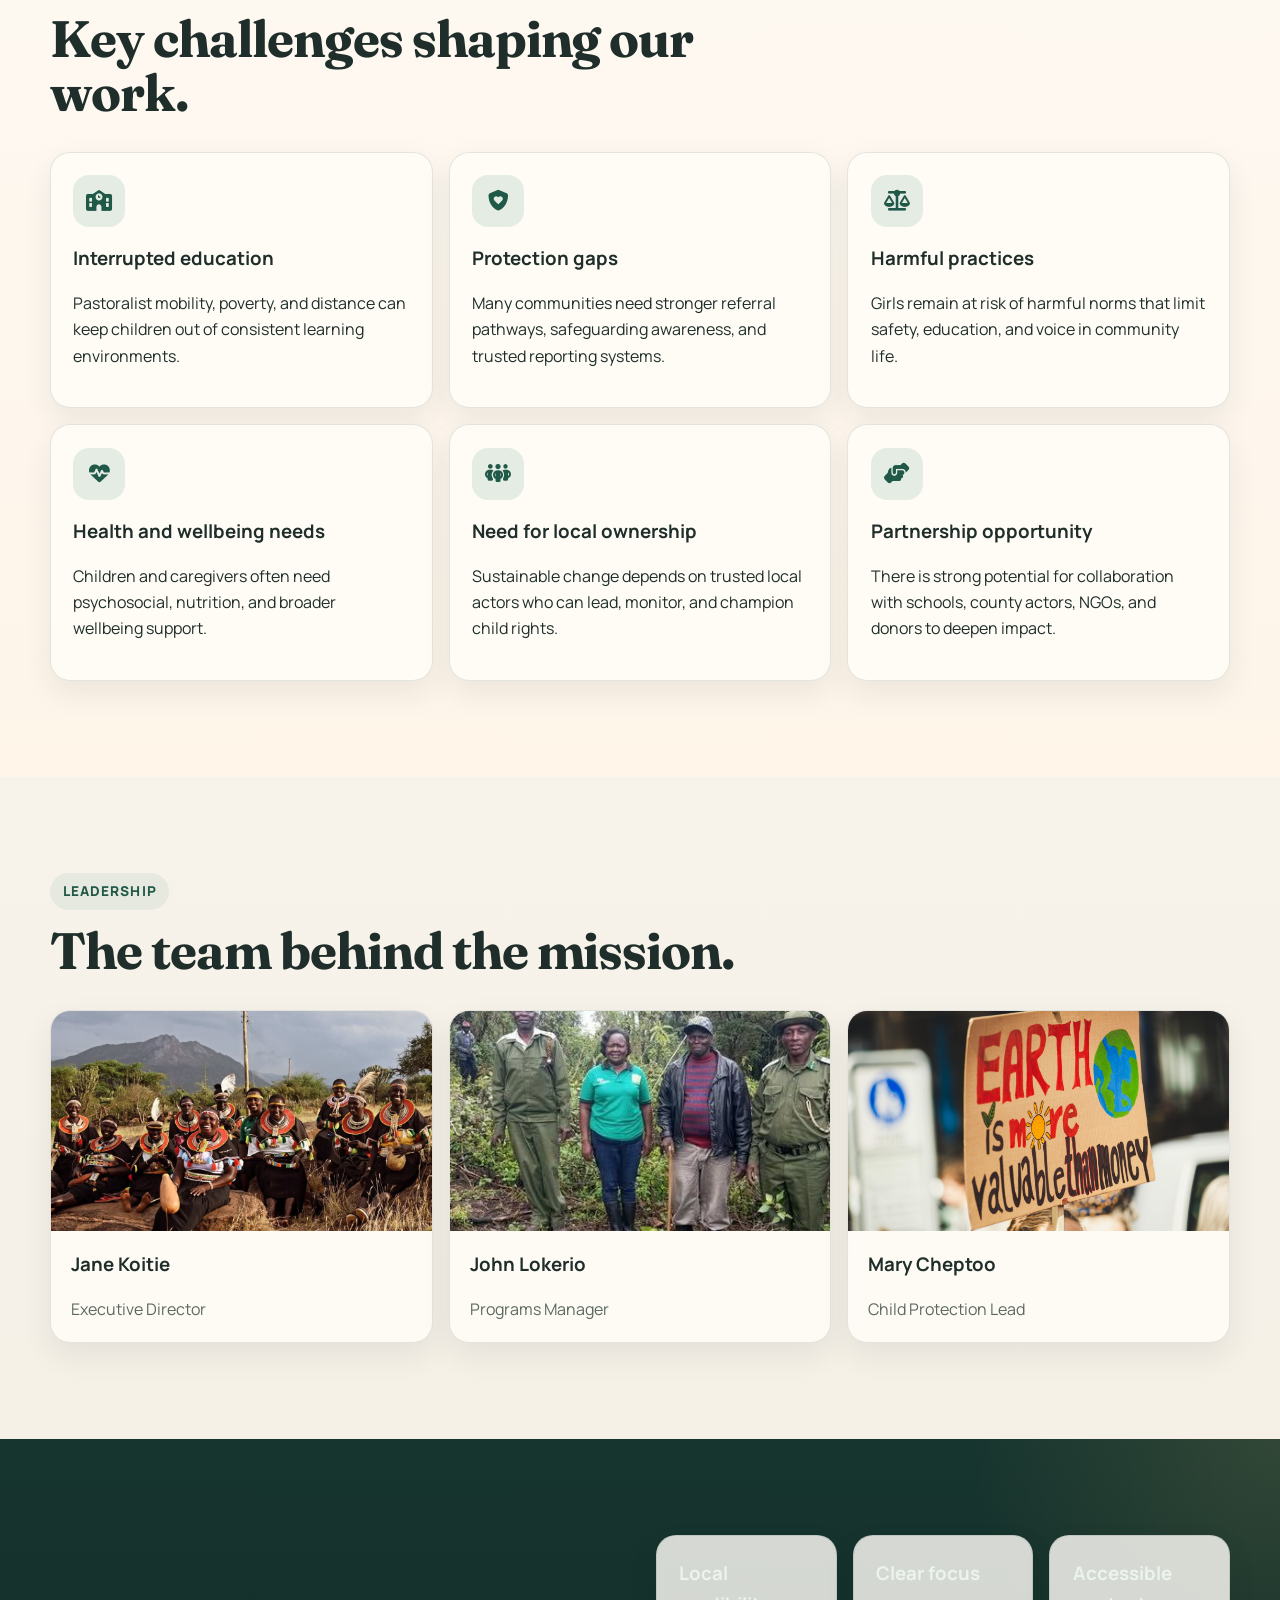
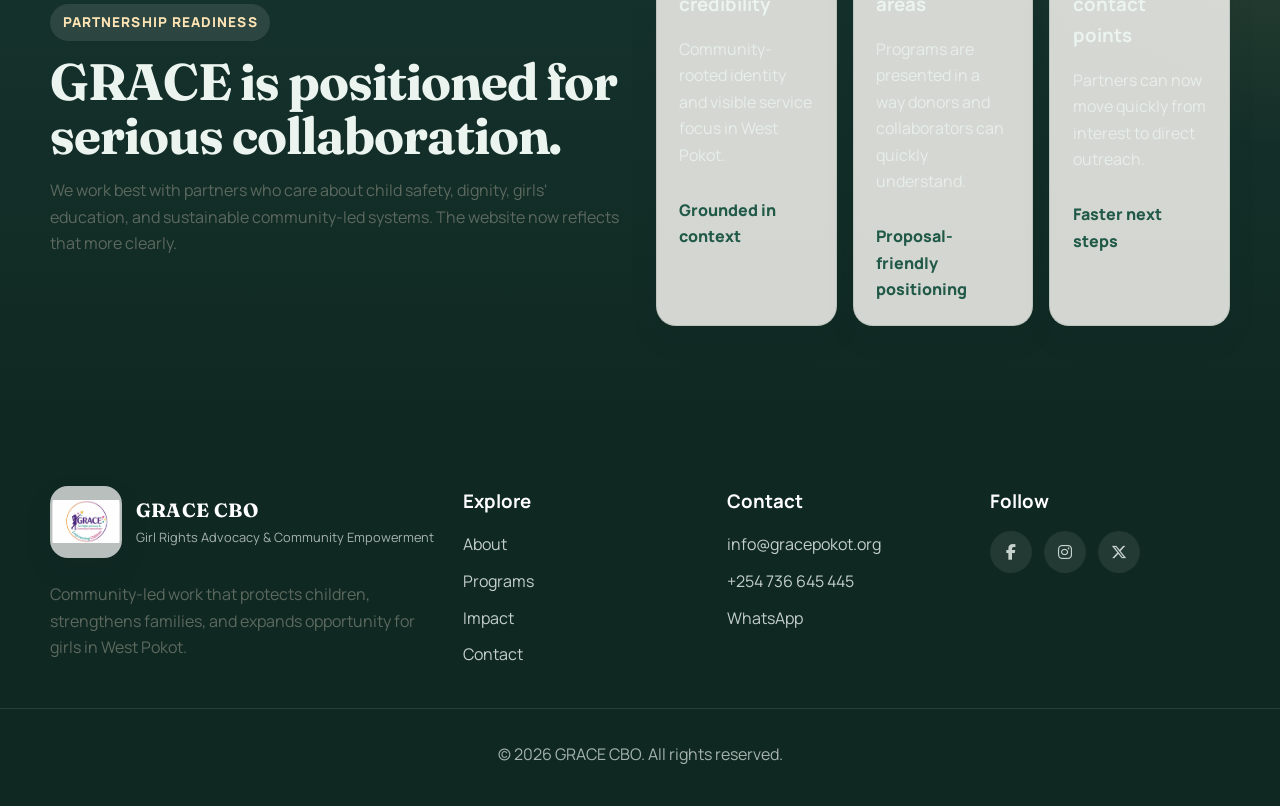
==== commit ac7c849e: "Add WhatsApp contact button and content updates" ====
--- a/about.html
+++ b/about.html
@@ -249,8 +249,8 @@
           <h3>Contact</h3>
           <ul>
             <li><a href="mailto:info@gracepokot.org">info@gracepokot.org</a></li>
-            <li><a href="tel:+254700000000">+254 700 000 000</a></li>
-            <li><a href="https://wa.me/+254700000000">WhatsApp</a></li>
+            <li><a href="tel:+254736 645 445">+254 736 645 445</a></li>
+            <li><a href="https://wa.me/254736645445" target="_blank" rel="noopener noreferrer">WhatsApp</a></li>
           </ul>
         </div>
         <div class="footer-links">
@@ -271,6 +271,16 @@
       <i class="fas fa-arrow-up"></i>
     </a>
 
+    <a
+      href="https://wa.me/254736645445"
+      class="whatsapp-float"
+      aria-label="Chat with GRACE CBO on WhatsApp"
+      target="_blank"
+      rel="noopener noreferrer"
+    >
+      <i class="fab fa-whatsapp"></i>
+    </a>
+
     <script src="script.js" defer></script>
   </body>
 </html>
--- a/styles.css
+++ b/styles.css
@@ -891,6 +891,7 @@
   background: var(--secondary);
   color: #fff;
   box-shadow: var(--shadow-soft);
+  z-index: 31;
   opacity: 0;
   pointer-events: none;
   transform: translateY(8px);
@@ -901,6 +902,33 @@
   opacity: 1;
   pointer-events: auto;
   transform: translateY(0);
+}
+
+.whatsapp-float {
+  position: fixed;
+  right: 1.2rem;
+  bottom: 5rem;
+  width: 56px;
+  height: 56px;
+  display: grid;
+  place-items: center;
+  border-radius: 50%;
+  text-decoration: none;
+  background: linear-gradient(135deg, #25d366, #128c4a);
+  color: #fff;
+  box-shadow: 0 18px 34px rgba(18, 140, 74, 0.28);
+  z-index: 30;
+  transition: transform 0.2s ease, box-shadow 0.2s ease;
+}
+
+.whatsapp-float:hover,
+.whatsapp-float:focus-visible {
+  transform: translateY(-2px) scale(1.03);
+  box-shadow: 0 22px 40px rgba(18, 140, 74, 0.34);
+}
+
+.whatsapp-float i {
+  font-size: 1.7rem;
 }
 
 [data-reveal] {
@@ -1021,4 +1049,11 @@
     margin-top: 1rem;
     max-width: none;
   }
-}
+
+  .whatsapp-float {
+    width: 52px;
+    height: 52px;
+    right: 1rem;
+    bottom: 4.7rem;
+  }
+}
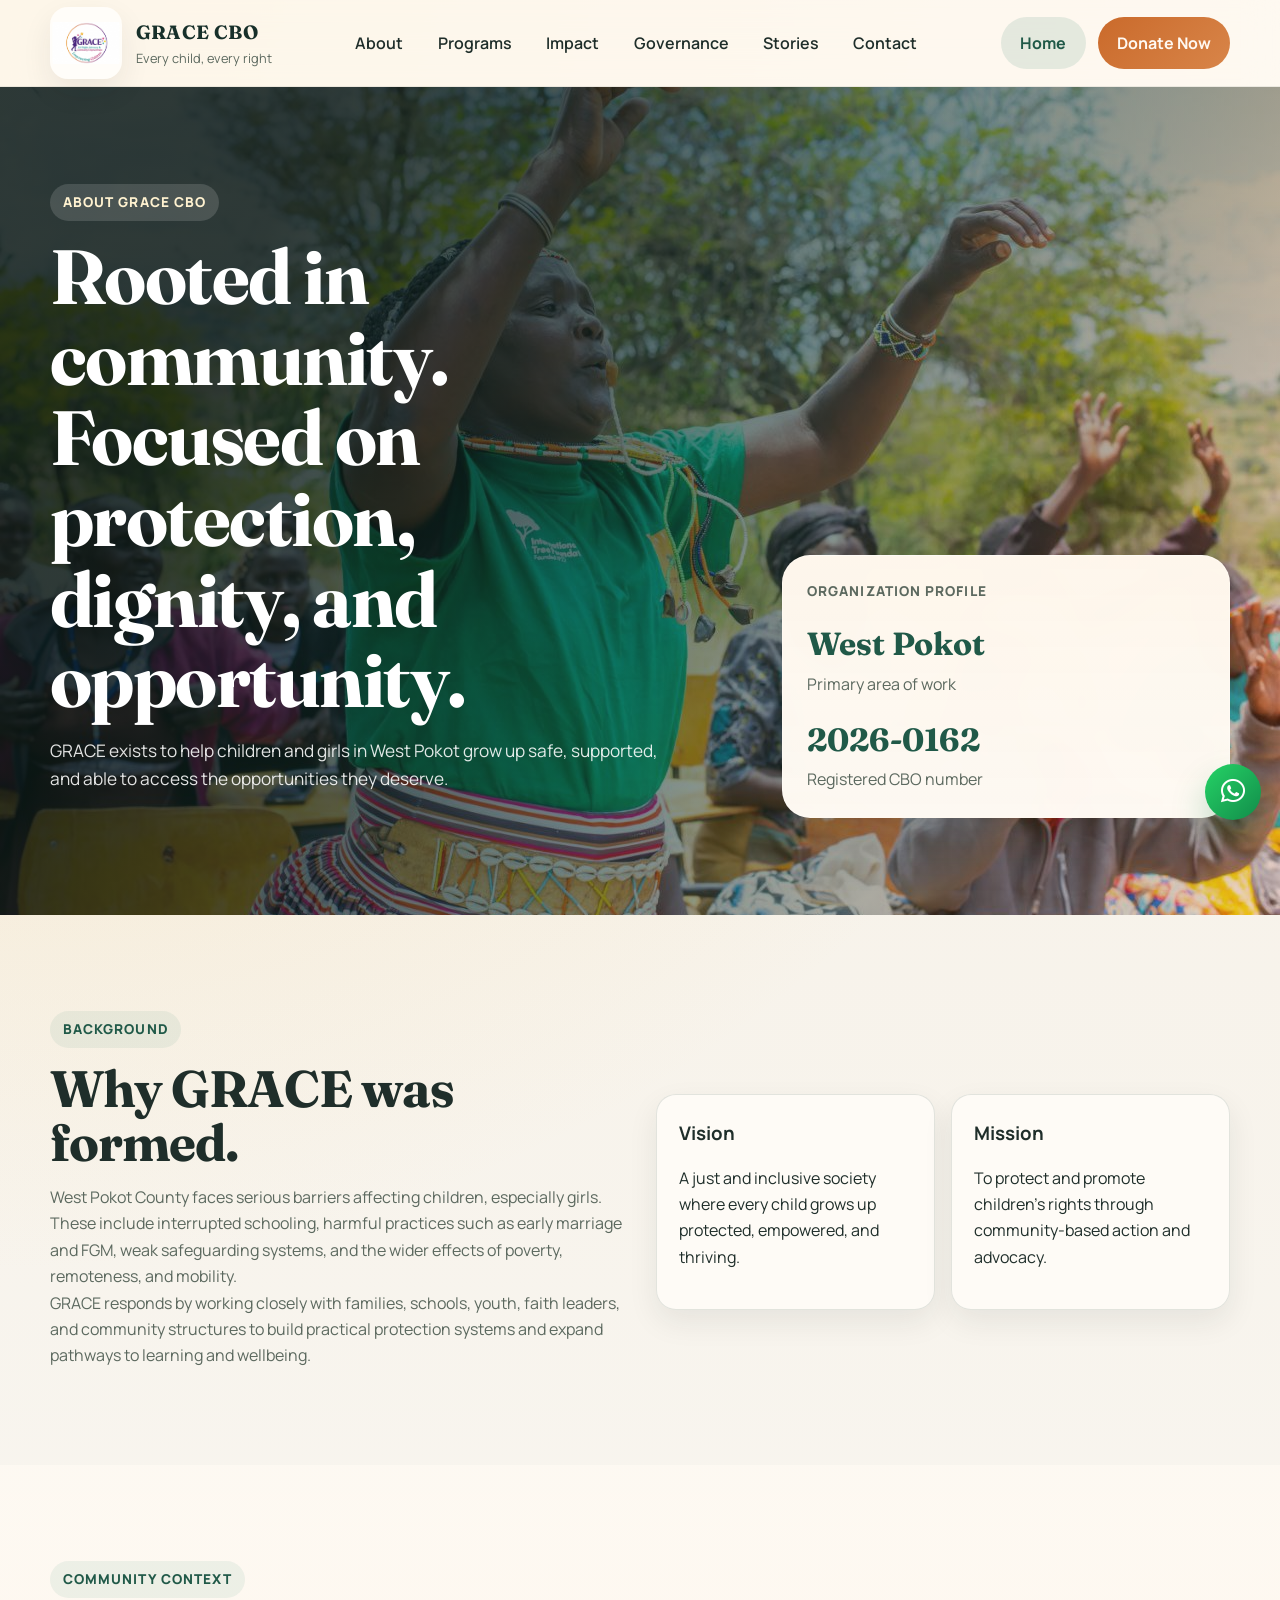
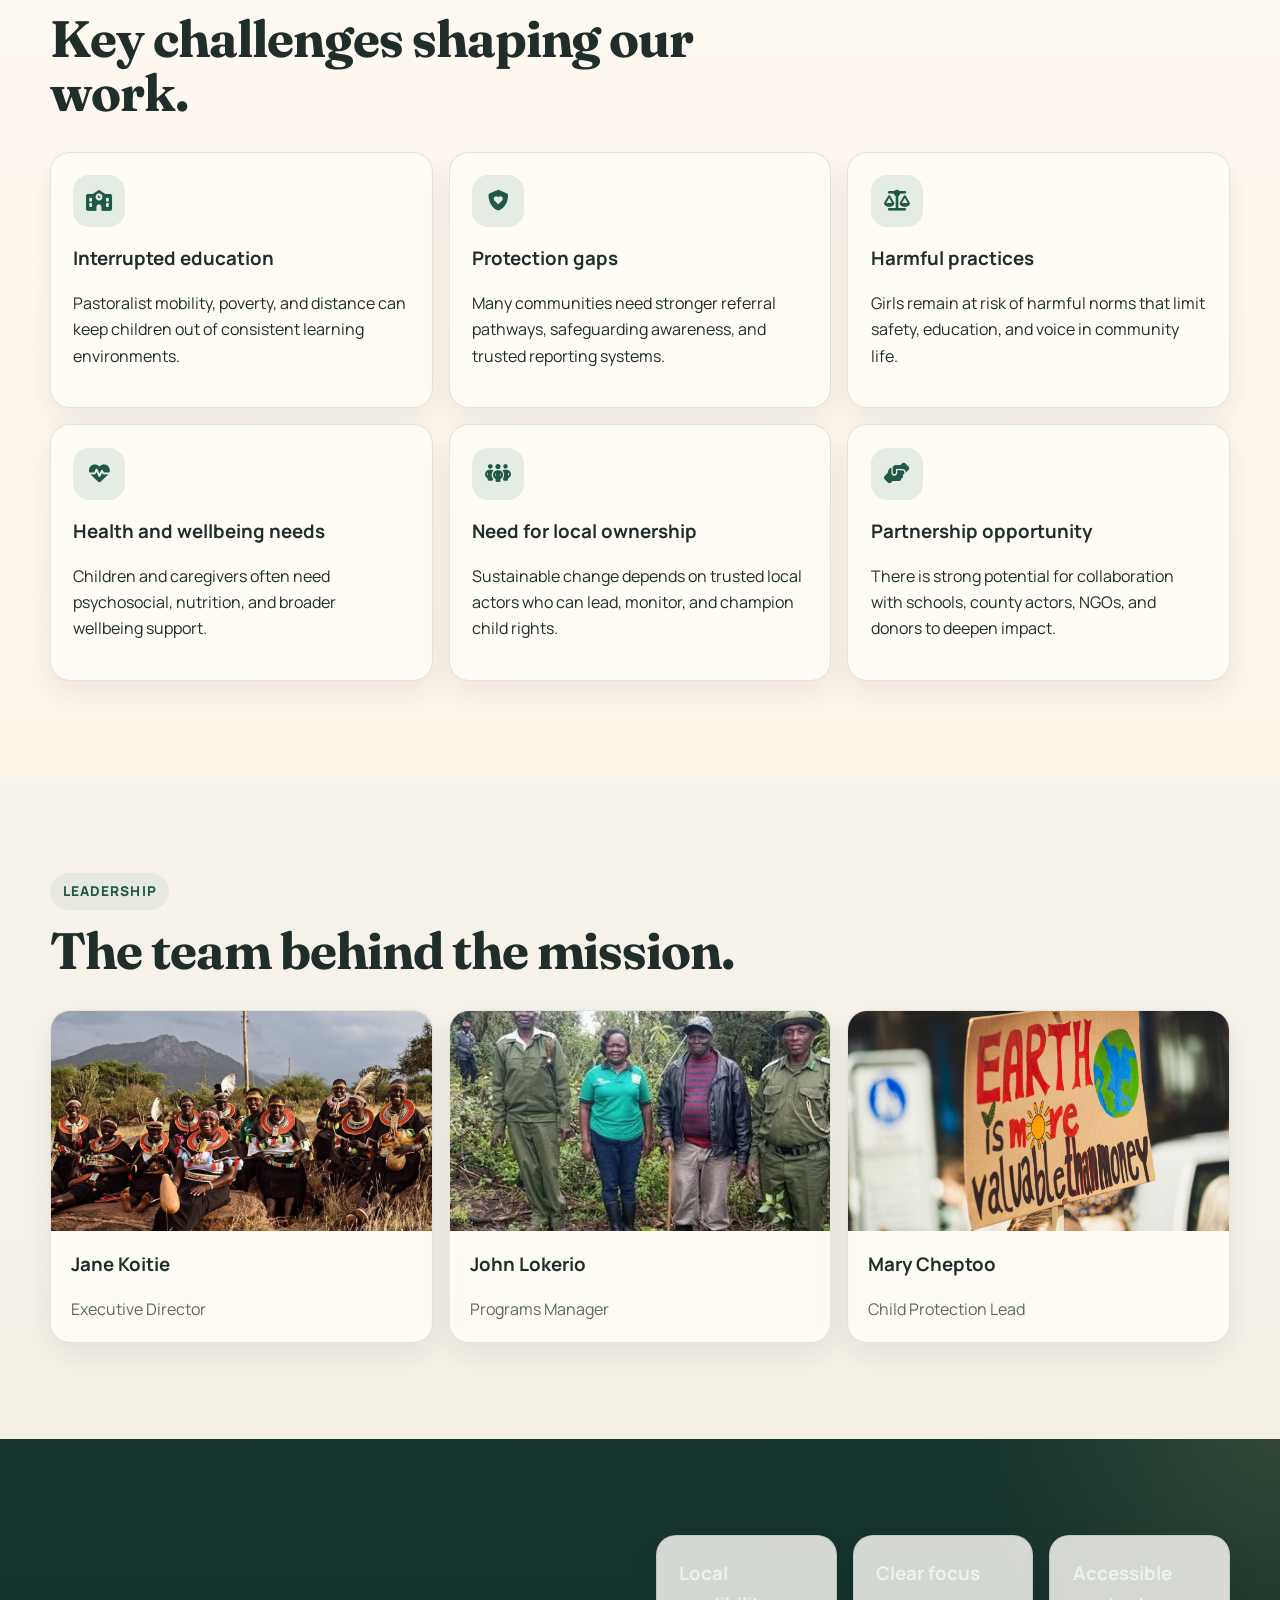
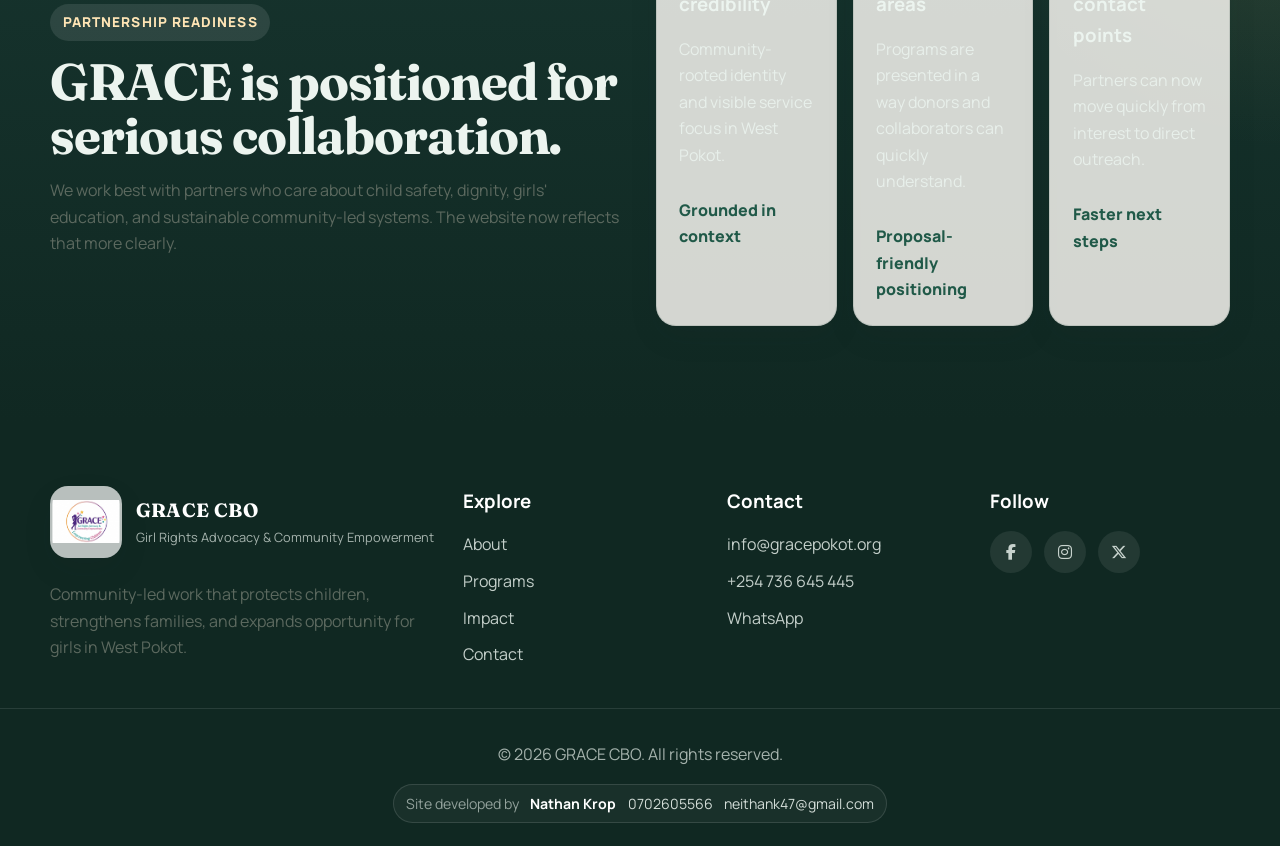
==== commit bc5b91d4: "Add compact developer credit footer" ====
--- a/about.html
+++ b/about.html
@@ -264,6 +264,12 @@
       </div>
       <div class="footer-bottom">
         <p>&copy; <span id="year"></span> GRACE CBO. All rights reserved.</p>
+        <div class="developer-credit" aria-label="Developer details">
+          <span class="developer-label">Site developed by</span>
+          <strong>Nathan Krop</strong>
+          <a href="tel:0702605566">0702605566</a>
+          <a href="mailto:neithank47@gmail.com">neithank47@gmail.com</a>
+        </div>
       </div>
     </footer>
 
--- a/styles.css
+++ b/styles.css
@@ -878,6 +878,41 @@
   color: rgba(236, 244, 239, 0.68);
 }
 
+.developer-credit {
+  width: fit-content;
+  margin: 0.85rem auto 0;
+  padding: 0.45rem 0.75rem;
+  display: flex;
+  flex-wrap: wrap;
+  align-items: center;
+  justify-content: center;
+  gap: 0.35rem 0.7rem;
+  border: 1px solid rgba(255, 255, 255, 0.12);
+  border-radius: 999px;
+  background: rgba(255, 255, 255, 0.04);
+  color: rgba(236, 244, 239, 0.82);
+  font-size: 0.88rem;
+}
+
+.developer-label {
+  color: rgba(236, 244, 239, 0.58);
+}
+
+.developer-credit strong {
+  color: #fff;
+  font-weight: 700;
+}
+
+.developer-credit a {
+  color: rgba(236, 244, 239, 0.88);
+  text-decoration: none;
+}
+
+.developer-credit a:hover,
+.developer-credit a:focus-visible {
+  color: #fff;
+}
+
 .back-to-top {
   position: fixed;
   right: 1.2rem;
@@ -1056,4 +1091,10 @@
     right: 1rem;
     bottom: 4.7rem;
   }
-}
+
+  .developer-credit {
+    width: min(100%, 360px);
+    padding: 0.45rem 0.7rem;
+    border-radius: 18px;
+  }
+}
